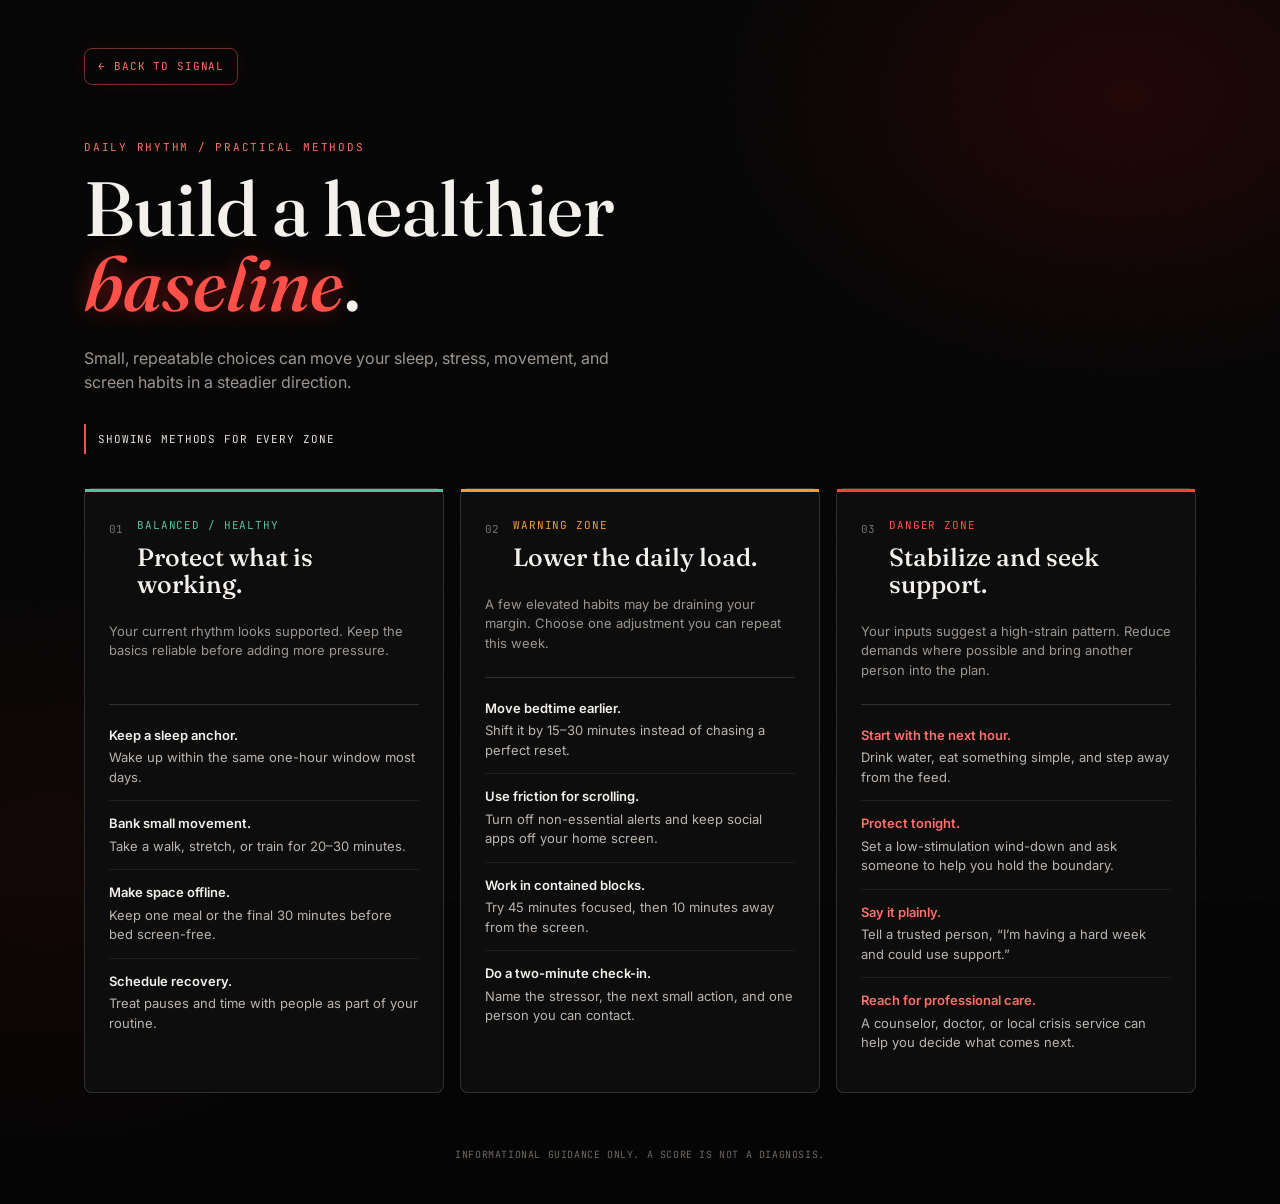
==== lifestyle.html @ 7ef3aaaf "lifestyle_addition" ====
<!DOCTYPE html>
<html lang="en">
<head>
<meta charset="UTF-8" />
<meta name="viewport" content="width=device-width, initial-scale=1.0" />
<title>Lifestyle Methods — Mental Health Signal</title>
<link rel="preconnect" href="https://fonts.googleapis.com">
<link rel="preconnect" href="https://fonts.gstatic.com" crossorigin>
<link href="https://fonts.googleapis.com/css2?family=Fraunces:ital,opsz,wght@0,9..144,400;0,9..144,500;0,9..144,600;1,9..144,500&family=Inter:wght@400;500;600;700&family=JetBrains+Mono:wght@400;500;700&display=swap" rel="stylesheet">
<link rel="stylesheet" href="style.css" />
</head>
<body class="lifestyle-page">
  <div class="noise-overlay" aria-hidden="true"></div>

  <header class="lifestyle-header">
    <a class="lifestyle-back" href="index.html"><span aria-hidden="true">←</span> Back to signal</a>
    <p class="lifestyle-kicker">Daily rhythm / practical methods</p>
    <h1>Build a healthier <em>baseline</em>.</h1>
    <p class="lifestyle-intro">Small, repeatable choices can move your sleep, stress, movement, and screen habits in a steadier direction.</p>
    <div class="zone-status" id="zone-status" aria-live="polite">Showing methods for every zone</div>
  </header>

  <main class="lifestyle-main">
    <section class="zone-card zone-balanced" data-zone="Balanced/Healthy">
      <div class="zone-heading">
        <span class="zone-index">01</span>
        <div>
          <p class="zone-label">Balanced / Healthy</p>
          <h2>Protect what is working.</h2>
        </div>
      </div>
      <p class="zone-summary">Your current rhythm looks supported. Keep the basics reliable before adding more pressure.</p>
      <ul class="method-list">
        <li><strong>Keep a sleep anchor.</strong> Wake up within the same one-hour window most days.</li>
        <li><strong>Bank small movement.</strong> Take a walk, stretch, or train for 20–30 minutes.</li>
        <li><strong>Make space offline.</strong> Keep one meal or the final 30 minutes before bed screen-free.</li>
        <li><strong>Schedule recovery.</strong> Treat pauses and time with people as part of your routine.</li>
      </ul>
    </section>

    <section class="zone-card zone-warning" data-zone="Warning Zone">
      <div class="zone-heading">
        <span class="zone-index">02</span>
        <div>
          <p class="zone-label">Warning Zone</p>
          <h2>Lower the daily load.</h2>
        </div>
      </div>
      <p class="zone-summary">A few elevated habits may be draining your margin. Choose one adjustment you can repeat this week.</p>
      <ul class="method-list">
        <li><strong>Move bedtime earlier.</strong> Shift it by 15–30 minutes instead of chasing a perfect reset.</li>
        <li><strong>Use friction for scrolling.</strong> Turn off non-essential alerts and keep social apps off your home screen.</li>
        <li><strong>Work in contained blocks.</strong> Try 45 minutes focused, then 10 minutes away from the screen.</li>
        <li><strong>Do a two-minute check-in.</strong> Name the stressor, the next small action, and one person you can contact.</li>
      </ul>
    </section>

    <section class="zone-card zone-danger" data-zone="Danger Zone">
      <div class="zone-heading">
        <span class="zone-index">03</span>
        <div>
          <p class="zone-label">Danger Zone</p>
          <h2>Stabilize and seek support.</h2>
        </div>
      </div>
      <p class="zone-summary">Your inputs suggest a high-strain pattern. Reduce demands where possible and bring another person into the plan.</p>
      <ul class="method-list">
        <li><strong>Start with the next hour.</strong> Drink water, eat something simple, and step away from the feed.</li>
        <li><strong>Protect tonight.</strong> Set a low-stimulation wind-down and ask someone to help you hold the boundary.</li>
        <li><strong>Say it plainly.</strong> Tell a trusted person, “I’m having a hard week and could use support.”</li>
        <li><strong>Reach for professional care.</strong> A counselor, doctor, or local crisis service can help you decide what comes next.</li>
      </ul>
    </section>
  </main>

  <footer class="lifestyle-footer">Informational guidance only. A score is not a diagnosis.</footer>

  <script>
    const zoneLabels = {
      "Balanced/Healthy": "Balanced / Healthy",
      "Warning Zone": "Warning Zone",
      "Danger Zone": "Danger Zone"
    };
    const requestedZone = new URLSearchParams(window.location.search).get("zone");
    const activeZone = zoneLabels[requestedZone];
    const status = document.getElementById("zone-status");

    if (activeZone) {
      document.body.dataset.activeZone = requestedZone;
      status.textContent = `${activeZone} methods highlighted`;
      document.querySelectorAll(".zone-card").forEach((card) => {
        card.classList.toggle("is-active", card.dataset.zone === requestedZone);
      });
    }
  </script>
</body>
</html>
---- style.css ----
/* =========================================================
   TOKENS
   ========================================================= */
:root {
  --ink:        #20233A;
  --ink-soft:   #596078;
  --paper:      #F5F2FA;
  --paper-deep: #E9E3F2;
  --surface:    #FFFDFC;
  --line:       #DDD9E7;

  --pine:       #237C72;
  --pine-deep:  #174E58;
  --pine-tint:  #DDF2ED;

  --amber:      #F2B84B;
  --coral:      #E56B65;
  --sage:       #53A88B;
  --lilac:      #8874C4;

  --font-display: 'Fraunces', Georgia, serif;
  --font-body:    'Inter', -apple-system, sans-serif;
  --font-mono:    'JetBrains Mono', 'SFMono-Regular', monospace;

  --radius-sm: 8px;
  --radius-md: 14px;
  --radius-lg: 22px;

  --shadow-card: 0 1px 2px rgba(32,35,58,0.04), 0 12px 28px -8px rgba(91,73,137,0.14);
  --shadow-lift: 0 2px 4px rgba(32,35,58,0.08), 0 20px 40px -12px rgba(23,78,88,0.28);
}

* { box-sizing: border-box; }

html { -webkit-font-smoothing: antialiased; }

body {
  margin: 0;
  background:
    radial-gradient(700px 420px at 95% -5%, #FFE5D8 0%, transparent 65%),
    radial-gradient(800px 500px at -10% 45%, #DDF2ED 0%, transparent 62%),
    radial-gradient(900px 500px at 75% 100%, #EAE3FA 0%, transparent 60%),
    var(--paper);
  color: var(--ink);
  font-family: var(--font-body);
  line-height: 1.5;
  position: relative;
}

.noise-overlay {
  position: fixed;
  inset: 0;
  pointer-events: none;
  z-index: 0;
  opacity: 0.025;
  background-image: url("data:image/svg+xml,%3Csvg xmlns='http://www.w3.org/2000/svg' width='90' height='90'%3E%3Cfilter id='n'%3E%3CfeTurbulence type='fractalNoise' baseFrequency='0.9' numOctaves='2' stitchTiles='stitch'/%3E%3C/filter%3E%3Crect width='100%25' height='100%25' filter='url(%23n)'/%3E%3C/svg%3E");
}

/* =========================================================
   HEADER
   ========================================================= */
.site-header {
  padding: 64px 24px 32px;
  position: relative;
  z-index: 1;
}

.header-inner {
  max-width: 1180px;
  margin: 0 auto;
}

.page-nav {
  display: inline-flex;
  align-items: center;
  gap: 8px;
  float: right;
  color: var(--pine-deep);
  border: 1px solid var(--line);
  background: rgba(255,255,255,0.65);
  border-radius: var(--radius-sm);
  padding: 9px 13px;
  font-size: 12px;
  font-weight: 700;
  text-decoration: none;
  transition: color 0.15s ease, border-color 0.15s ease, transform 0.15s ease;
}

.page-nav:hover {
  color: var(--coral);
  border-color: var(--coral);
  transform: translateY(-1px);
}

.eyebrow {
  display: inline-block;
  font-family: var(--font-mono);
  font-size: 12px;
  letter-spacing: 0.14em;
  text-transform: uppercase;
  color: #A44C43;
  background: #FFE0D6;
  padding: 5px 12px;
  border-radius: 100px;
  margin-bottom: 18px;
}

.title {
  font-family: var(--font-display);
  font-weight: 500;
  font-size: clamp(2.4rem, 5vw, 3.6rem);
  line-height: 1.05;
  margin: 0 0 14px;
  letter-spacing: -0.01em;
  color: var(--pine-deep);
}

.title em {
  font-style: italic;
  font-weight: 500;
  color: var(--coral);
}

.subtitle {
  max-width: 560px;
  font-size: 16px;
  color: var(--ink-soft);
  margin: 0;
}

/* =========================================================
   LAYOUT
   ========================================================= */
.layout {
  max-width: 1180px;
  margin: 0 auto;
  padding: 0 24px 40px;
  display: grid;
  grid-template-columns: 1.5fr 1fr;
  gap: 24px;
  align-items: start;
  position: relative;
  z-index: 1;
}

.panel {
  background: var(--surface);
  border-radius: var(--radius-lg);
  border: 1px solid var(--line);
  box-shadow: var(--shadow-card);
}

.form-panel {
  padding: 8px 32px 32px;
  border-top: 4px solid var(--coral);
}

.result-panel {
  position: sticky;
  top: 24px;
  min-height: 520px;
  background:
    radial-gradient(360px 240px at 100% 0%, rgba(242,184,75,0.34), transparent 65%),
    linear-gradient(165deg, #174E58 0%, #237C72 58%, #356B89 100%);
  border: none;
  box-shadow: var(--shadow-lift);
  display: flex;
  color: #EAF3EE;
}

/* =========================================================
   FORM
   ========================================================= */
fieldset.group {
  border: none;
  margin: 0;
  padding: 28px 0;
  border-bottom: 1px solid var(--line);
}
fieldset.group:last-of-type { border-bottom: none; padding-bottom: 8px; }

legend {
  font-family: var(--font-body);
  font-weight: 600;
  font-size: 13px;
  letter-spacing: 0.02em;
  color: var(--ink);
  display: flex;
  align-items: center;
  gap: 10px;
  padding: 0;
  margin-bottom: 18px;
}

.legend-index {
  font-family: var(--font-mono);
  font-size: 11px;
  color: var(--pine);
  background: var(--pine-tint);
  width: 22px;
  height: 22px;
  border-radius: 6px;
  display: inline-flex;
  align-items: center;
  justify-content: center;
}

.grid {
  display: grid;
  gap: 18px;
}
.grid-2 { grid-template-columns: repeat(2, 1fr); }
.grid-3 { grid-template-columns: repeat(3, 1fr); }

.field { display: flex; flex-direction: column; gap: 6px; position: relative; }
.field-span { grid-column: 1 / -1; }

label {
  font-size: 13px;
  font-weight: 600;
  color: var(--ink-soft);
}

input[type="text"],
input[type="number"],
select {
  font-family: var(--font-body);
  font-size: 15px;
  color: var(--ink);
  background: var(--paper);
  border: 1.5px solid var(--line);
  border-radius: var(--radius-sm);
  padding: 11px 12px;
  width: 100%;
  transition: border-color 0.15s ease, background 0.15s ease, box-shadow 0.15s ease;
  appearance: none;
}

select {
  background-image: url("data:image/svg+xml,%3Csvg xmlns='http://www.w3.org/2000/svg' width='14' height='9'%3E%3Cpath d='M1 1l6 6 6-6' stroke='%234A5850' stroke-width='1.6' fill='none' stroke-linecap='round'/%3E%3C/svg%3E");
  background-repeat: no-repeat;
  background-position: right 12px center;
  padding-right: 34px;
  cursor: pointer;
}

input:hover, select:hover { border-color: #B9C6B7; }

input:focus, select:focus {
  outline: none;
  border-color: var(--pine);
  background: var(--surface);
  box-shadow: 0 0 0 3px rgba(35,124,114,0.18);
}

input:invalid:not(:placeholder-shown):not(:focus) {
  border-color: var(--coral);
}

.field.field-error input,
.field.field-error select {
  border-color: var(--coral);
  background: #FBEEEE;
}

.unit-input { position: relative; }
.unit-input input { padding-right: 44px; }
.unit-input .unit {
  position: absolute;
  right: 12px;
  top: 50%;
  transform: translateY(-50%);
  font-family: var(--font-mono);
  font-size: 12px;
  color: var(--ink-soft);
  pointer-events: none;
}

.hint {
  font-size: 11.5px;
  color: #90A096;
}

.error-msg {
  font-size: 12px;
  color: var(--coral);
  min-height: 0;
  display: none;
}
.field.field-error .error-msg { display: block; }

/* segmented control for stress level */
.segmented {
  display: grid;
  grid-template-columns: repeat(4, 1fr);
  gap: 8px;
}

.seg-btn {
  font-family: var(--font-body);
  font-size: 13px;
  font-weight: 600;
  color: var(--ink-soft);
  background: var(--paper);
  border: 1.5px solid var(--line);
  border-radius: var(--radius-sm);
  padding: 10px 8px;
  cursor: pointer;
  transition: all 0.15s ease;
}
.seg-btn:hover { border-color: #B9C6B7; color: var(--ink); }
.seg-btn.active {
  background: var(--pine);
  border-color: var(--pine);
  color: #fff;
}
.seg-btn[data-value="Very High"].active { background: var(--coral); border-color: var(--coral); }
.seg-btn[data-value="High"].active { background: #C97C3B; border-color: #C97C3B; }

/* footer / submit */
.form-footer {
  display: flex;
  align-items: center;
  justify-content: space-between;
  gap: 16px;
  padding-top: 20px;
}

.api-note {
  font-family: var(--font-mono);
  font-size: 11.5px;
  color: #90A096;
  margin: 0;
}
.api-note code {
  background: var(--paper-deep);
  padding: 2px 5px;
  border-radius: 4px;
}

.submit-btn {
  position: relative;
  font-family: var(--font-body);
  font-weight: 600;
  font-size: 14.5px;
  color: #fff;
  background: linear-gradient(110deg, var(--coral), #D88954);
  border: none;
  border-radius: var(--radius-sm);
  padding: 13px 26px;
  cursor: pointer;
  display: inline-flex;
  align-items: center;
  gap: 10px;
  transition: background 0.15s ease, transform 0.1s ease;
  white-space: nowrap;
}
.submit-btn:hover { background: linear-gradient(110deg, #D95B5A, #C97846); }
.submit-btn:active { transform: scale(0.98); }
.submit-btn:disabled { opacity: 0.75; cursor: progress; }

.btn-spinner {
  display: none;
  width: 14px;
  height: 14px;
  border-radius: 50%;
  border: 2px solid rgba(255,255,255,0.35);
  border-top-color: #fff;
  animation: spin 0.7s linear infinite;
}
.submit-btn.loading .btn-label { opacity: 0.85; }
.submit-btn.loading .btn-spinner { display: inline-block; }

@keyframes spin { to { transform: rotate(360deg); } }

/* =========================================================
   RESULT PANEL
   ========================================================= */
.result-inner {
  width: 100%;
  padding: 40px 32px;
  display: flex;
  flex-direction: column;
  align-items: center;
  text-align: center;
  gap: 6px;
}

.state { width: 100%; display: flex; flex-direction: column; align-items: center; }

/* gauge */
.gauge { width: 100%; max-width: 260px; overflow: visible; margin-bottom: 8px; }
.gauge-track {
  fill: none;
  stroke: rgba(255,255,255,0.14);
  stroke-width: 14;
  stroke-linecap: round;
}
.gauge-fill {
  fill: none;
  stroke: url(#gaugeGradient);
  stroke-width: 14;
  stroke-linecap: round;
  stroke-dasharray: 314;
  stroke-dashoffset: 314;
  transition: stroke-dashoffset 1.1s cubic-bezier(0.22, 1, 0.36, 1);
}
.gauge-needle-hub { fill: #fff; opacity: 0.9; }
.gauge-ticks line { stroke: rgba(255,255,255,0.3); stroke-width: 1.5; }

.idle-label {
  font-family: var(--font-display);
  font-size: 20px;
  font-style: italic;
  color: #EAF3EE;
  margin: 8px 0 4px;
}
.idle-copy {
  font-size: 13.5px;
  color: rgba(234,243,238,0.65);
  max-width: 230px;
  margin: 0;
}

/* loading */
.state-loading { padding: 40px 0; }
.pulse-ring {
  width: 84px;
  height: 84px;
  border-radius: 50%;
  border: 2px solid rgba(255,255,255,0.25);
  position: relative;
  margin-bottom: 22px;
}
.pulse-ring::before, .pulse-ring::after {
  content: "";
  position: absolute;
  inset: 0;
  border-radius: 50%;
  border: 2px solid rgba(234,243,238,0.55);
  animation: pulse-out 1.8s ease-out infinite;
}
.pulse-ring::after { animation-delay: 0.6s; }
@keyframes pulse-out {
  0% { transform: scale(0.6); opacity: 0.9; }
  100% { transform: scale(1.9); opacity: 0; }
}
.loading-label {
  font-family: var(--font-display);
  font-style: italic;
  font-size: 19px;
  margin: 0 0 4px;
}
.loading-copy { font-size: 13px; color: rgba(234,243,238,0.6); margin: 0; }

/* result */
.score-readout {
  display: flex;
  align-items: baseline;
  gap: 4px;
  margin-top: -6px;
}
.score-number {
  font-family: var(--font-mono);
  font-weight: 700;
  font-size: 52px;
  color: #fff;
  letter-spacing: -0.02em;
}
.score-max { font-family: var(--font-mono); font-size: 16px; color: rgba(234,243,238,0.55); }

.score-band {
  font-family: var(--font-display);
  font-style: italic;
  font-size: 19px;
  margin: 2px 0 10px;
}
.score-context {
  font-size: 13px;
  color: rgba(234,243,238,0.7);
  max-width: 250px;
  margin: 0 0 14px;
}

.risk-meta {
  display: flex;
  justify-content: center;
  flex-wrap: wrap;
  gap: 8px;
  margin-bottom: 10px;
}

.risk-pill,
.confidence-pill {
  border: 1px solid rgba(255,255,255,0.24);
  border-radius: 100px;
  padding: 5px 10px;
  font-family: var(--font-mono);
  font-size: 11px;
  color: #FFF8E8;
  background: rgba(242,184,75,0.18);
}

.confidence-pill {
  background: rgba(221,242,237,0.14);
}

.score-reasons {
  width: min(100%, 270px);
  padding: 0 0 0 17px;
  margin: 0 0 20px;
  text-align: left;
  color: rgba(234,243,238,0.76);
  font-size: 12px;
}

.score-reasons li + li { margin-top: 4px; }

.reset-btn {
  font-family: var(--font-body);
  font-weight: 600;
  font-size: 13.5px;
  color: var(--pine-deep);
  background: #fff;
  border: none;
  border-radius: var(--radius-sm);
  padding: 11px 22px;
  cursor: pointer;
  transition: transform 0.1s ease, box-shadow 0.15s ease;
}
.reset-btn:hover { box-shadow: 0 6px 16px rgba(0,0,0,0.18); }
.reset-btn:active { transform: scale(0.98); }

.result-guide-link {
  color: rgba(234,243,238,0.82);
  font-size: 12px;
  font-weight: 600;
  text-decoration: none;
  margin-top: 4px;
}

.result-guide-link:hover { color: #fff; }

/* error state */
.state-error { padding: 28px 0; }
.error-icon {
  width: 44px;
  height: 44px;
  border-radius: 50%;
  background: rgba(217,83,79,0.18);
  color: #FF9B95;
  border: 1.5px solid rgba(255,155,149,0.4);
  display: flex;
  align-items: center;
  justify-content: center;
  font-family: var(--font-mono);
  font-weight: 700;
  font-size: 18px;
  margin-bottom: 16px;
}
.error-label {
  font-family: var(--font-display);
  font-style: italic;
  font-size: 19px;
  margin: 0 0 6px;
}
.error-copy {
  font-size: 13px;
  color: rgba(234,243,238,0.7);
  max-width: 250px;
  margin: 0 0 22px;
}

/* =========================================================
   FOOTER
   ========================================================= */
.site-footer {
  max-width: 1180px;
  margin: 0 auto;
  padding: 0 24px 48px;
  position: relative;
  z-index: 1;
}
.site-footer p {
  font-size: 12.5px;
  color: #90A096;
  text-align: center;
  margin: 0;
}
/* =========================================================
   FORM PROGRESS
   ========================================================= */

.form-progress {
  display: flex;
  align-items: center;
  padding: 24px 0 8px;
  gap: 10px;
}

.progress-step {
  display: flex;
  align-items: center;
  gap: 8px;
  color: #90A096;
  white-space: nowrap;
}

.progress-step span {
  width: 28px;
  height: 28px;
  border-radius: 50%;
  display: inline-flex;
  align-items: center;
  justify-content: center;

  font-family: var(--font-mono);
  font-size: 11px;

  background: var(--paper);
  border: 1px solid var(--line);
}

.progress-step p {
  margin: 0;
  font-size: 12px;
  font-weight: 600;
}

.progress-step.active {
  color: var(--pine);
}

.progress-step.active span {
  background: var(--coral);
  border-color: var(--coral);
  color: #fff;
}

.progress-line {
  height: 1px;
  flex: 1;
  background: var(--line);
}

.progress-step.active + .progress-line {
  background: var(--coral);
}
/* Completed progress step */

.progress-step.completed {
  color: var(--pine);
}

.progress-step.completed span {
  background: var(--pine);
  border-color: var(--pine);
  color: transparent;
  position: relative;
}

.progress-step.completed span::after {
  content: "✓";
  position: absolute;
  color: #fff;
  font-size: 14px;
  font-weight: 700;
}

.progress-step.completed + .progress-line {
  background: var(--pine);
}

.progress-step:nth-of-type(3).active span {
  background: var(--lilac);
  border-color: var(--lilac);
}

/* =========================================================
   RESPONSIVE
   ========================================================= */
@media (max-width: 920px) {
  .layout { grid-template-columns: 1fr; }
  .result-panel { position: static; min-height: 420px; }
  .grid-3 { grid-template-columns: repeat(2, 1fr); }
}

@media (max-width: 560px) {
  .form-progress {
  gap: 6px;
}

.progress-step {
  flex-direction: column;
  gap: 4px;
  text-align: center;
}

.progress-step p {
  font-size: 10px;
}

.progress-line {
  margin-bottom: 18px;
}
  .site-header { padding: 44px 16px 24px; }
  .page-nav { float: none; margin-bottom: 24px; }
  .layout { padding: 0 16px 32px; gap: 16px; }
  .form-panel { padding: 4px 20px 24px; }
  .grid-2, .grid-3 { grid-template-columns: 1fr; }
  .segmented { grid-template-columns: repeat(2, 1fr); }
  .form-footer { flex-direction: column; align-items: stretch; gap: 14px; }
  .submit-btn { justify-content: center; }
  .api-note { text-align: center; }
}


@media (prefers-reduced-motion: reduce) {
  * { animation-duration: 0.001ms !important; transition-duration: 0.001ms !important; }
}

/* =========================================================
   LIFESTYLE METHODS PAGE
   ========================================================= */
.lifestyle-page {
  --life-bg: #050505;
  --life-surface: #0d0d0d;
  --life-text: #f4f1ed;
  --life-muted: #9d9690;
  --life-line: rgba(255,255,255,0.14);
  min-height: 100vh;
  background:
    radial-gradient(600px 420px at 88% 8%, rgba(148, 10, 10, 0.2), transparent 70%),
    radial-gradient(520px 420px at 4% 72%, rgba(113, 19, 10, 0.12), transparent 72%),
    var(--life-bg);
  color: var(--life-text);
}

.lifestyle-header,
.lifestyle-main,
.lifestyle-footer {
  max-width: 1160px;
  margin: 0 auto;
  position: relative;
  z-index: 1;
}

.lifestyle-header { padding: 48px 24px 34px; }

.lifestyle-back {
  display: inline-flex;
  align-items: center;
  gap: 8px;
  color: #ff6f66;
  border: 1px solid rgba(255, 93, 86, 0.45);
  padding: 9px 13px;
  border-radius: 8px;
  font-family: var(--font-mono);
  font-size: 11px;
  text-decoration: none;
  text-transform: uppercase;
  letter-spacing: 0.08em;
  box-shadow: 0 0 18px rgba(255, 54, 48, 0.08);
}

.lifestyle-back:hover { background: rgba(255, 53, 47, 0.1); }

.lifestyle-kicker {
  color: #ff6f66;
  font-family: var(--font-mono);
  font-size: 11px;
  letter-spacing: 0.16em;
  margin: 54px 0 16px;
  text-transform: uppercase;
}

.lifestyle-header h1 {
  font-family: var(--font-display);
  font-size: clamp(2.6rem, 6vw, 5.6rem);
  font-weight: 500;
  line-height: 0.98;
  margin: 0;
  max-width: 720px;
}

.lifestyle-header h1 em {
  color: #ff5149;
  font-style: italic;
  text-shadow: 0 0 24px rgba(255, 44, 37, 0.45);
}

.lifestyle-intro {
  color: var(--life-muted);
  font-size: 16px;
  max-width: 540px;
  margin: 24px 0 0;
}

.zone-status {
  border-left: 2px solid #ff5149;
  color: #e8deda;
  font-family: var(--font-mono);
  font-size: 11px;
  margin-top: 30px;
  padding: 7px 12px;
  text-transform: uppercase;
  letter-spacing: 0.08em;
}

.lifestyle-main {
  display: grid;
  grid-template-columns: repeat(3, 1fr);
  gap: 16px;
  padding: 0 24px 54px;
}

.zone-card {
  background: var(--life-surface);
  border: 1px solid var(--life-line);
  border-radius: 8px;
  min-height: 430px;
  padding: 28px 24px 26px;
  position: relative;
  transition: border-color 0.2s ease, box-shadow 0.2s ease, transform 0.2s ease;
}

.zone-card::before {
  content: "";
  height: 3px;
  inset: 0 0 auto;
  position: absolute;
}

.zone-card:hover,
.zone-card.is-active { transform: translateY(-4px); }
.zone-balanced::before { background: #54c29b; }
.zone-warning::before { background: #f59b35; }
.zone-danger::before { background: #ff4038; }
.zone-balanced.is-active { border-color: #54c29b; box-shadow: 0 0 30px rgba(84, 194, 155, 0.16); }
.zone-warning.is-active { border-color: #f59b35; box-shadow: 0 0 30px rgba(245, 155, 53, 0.2); }
.zone-danger.is-active { border-color: #ff4038; box-shadow: 0 0 34px rgba(255, 50, 43, 0.28); }

.zone-heading { display: flex; align-items: flex-start; gap: 14px; }
.zone-index {
  color: #77716d;
  font-family: var(--font-mono);
  font-size: 11px;
  padding-top: 4px;
}
.zone-label {
  font-family: var(--font-mono);
  font-size: 11px;
  letter-spacing: 0.08em;
  margin: 0 0 10px;
  text-transform: uppercase;
}
.zone-balanced .zone-label { color: #54c29b; }
.zone-warning .zone-label { color: #f59b35; }
.zone-danger .zone-label { color: #ff5149; }
.zone-card h2 { font-family: var(--font-display); font-size: 25px; font-weight: 500; line-height: 1.08; margin: 0; }
.zone-summary { color: var(--life-muted); font-size: 13px; margin: 24px 0 22px; min-height: 60px; }
.method-list { border-top: 1px solid var(--life-line); list-style: none; margin: 0; padding: 8px 0 0; }
.method-list li { color: #bbb4ae; font-size: 13px; padding: 13px 0; }
.method-list li + li { border-top: 1px solid rgba(255,255,255,0.08); }
.method-list strong { color: var(--life-text); display: block; font-weight: 600; margin-bottom: 3px; }
.zone-danger .method-list strong { color: #ff7068; }
.lifestyle-footer { color: #6f6863; font-family: var(--font-mono); font-size: 10px; letter-spacing: 0.06em; padding: 0 24px 42px; text-align: center; text-transform: uppercase; }

@media (max-width: 820px) {
  .lifestyle-main { grid-template-columns: 1fr; }
  .zone-card { min-height: auto; }
  .zone-summary { min-height: auto; }
}

@media (max-width: 560px) {
  .lifestyle-header { padding: 28px 16px 28px; }
  .lifestyle-kicker { margin-top: 42px; }
  .lifestyle-main { padding: 0 16px 42px; }
  .lifestyle-footer { padding-left: 16px; padding-right: 16px; }
}
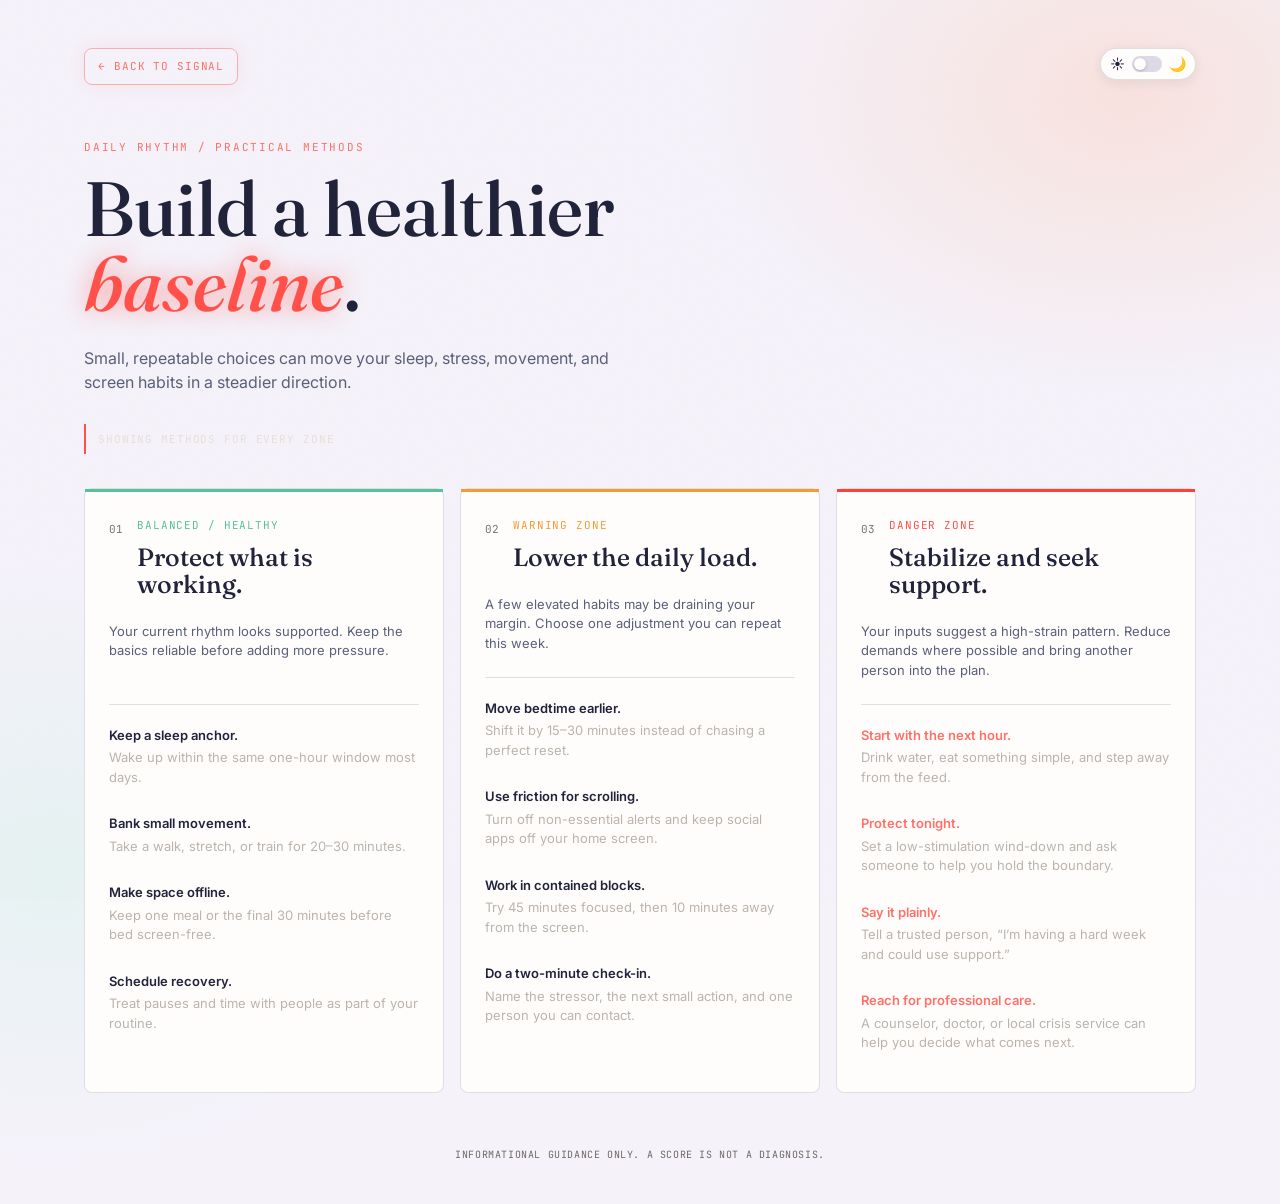
==== commit 7be6457a: "5.O" ====
--- a/lifestyle.html
+++ b/lifestyle.html
@@ -14,6 +14,12 @@
 
   <header class="lifestyle-header">
     <a class="lifestyle-back" href="index.html"><span aria-hidden="true">←</span> Back to signal</a>
+    <!-- Theme toggle -->
+    <button class="theme-toggle" id="theme-toggle" type="button" aria-label="Switch to Light Mode" title="Switch to Light Mode">
+      <span class="theme-toggle-icon theme-toggle-sun" aria-hidden="true">☀️</span>
+      <span class="theme-toggle-track" aria-hidden="true"><span class="theme-toggle-thumb"></span></span>
+      <span class="theme-toggle-icon theme-toggle-moon" aria-hidden="true">🌙</span>
+    </button>
     <p class="lifestyle-kicker">Daily rhythm / practical methods</p>
     <h1>Build a healthier <em>baseline</em>.</h1>
     <p class="lifestyle-intro">Small, repeatable choices can move your sleep, stress, movement, and screen habits in a steadier direction.</p>
@@ -76,6 +82,23 @@
   <footer class="lifestyle-footer">Informational guidance only. A score is not a diagnosis.</footer>
 
   <script>
+    // Keep the lifestyle page theme in sync with the homepage.
+    const themeToggle = document.getElementById("theme-toggle");
+    const savedTheme = localStorage.getItem("mental-health-theme");
+
+    function setTheme(isDark) {
+      document.body.classList.toggle("dark-mode", isDark);
+      themeToggle.setAttribute("aria-label", isDark ? "Switch to Light Mode" : "Switch to Dark Mode");
+      themeToggle.setAttribute("title", isDark ? "Switch to Light Mode" : "Switch to Dark Mode");
+    }
+
+    setTheme(savedTheme === "dark");
+    themeToggle.addEventListener("click", () => {
+      const isDark = !document.body.classList.contains("dark-mode");
+      setTheme(isDark);
+      localStorage.setItem("mental-health-theme", isDark ? "dark" : "light");
+    });
+
     const zoneLabels = {
       "Balanced/Healthy": "Balanced / Healthy",
       "Warning Zone": "Warning Zone",
--- a/style.css
+++ b/style.css
@@ -8,6 +8,12 @@
   --paper-deep: #E9E3F2;
   --surface:    #FFFDFC;
   --line:       #DDD9E7;
+  --body-glow:  #FFE5D8;
+  --input-hover:#B9C6B7;
+  --hint:       #90A096;
+  --field-error:#FBEEEE;
+  --submit-start:#E56B65;
+  --submit-end:  #D88954;
 
   --pine:       #237C72;
   --pine-deep:  #174E58;
@@ -28,6 +34,27 @@
 
   --shadow-card: 0 1px 2px rgba(32,35,58,0.04), 0 12px 28px -8px rgba(91,73,137,0.14);
   --shadow-lift: 0 2px 4px rgba(32,35,58,0.08), 0 20px 40px -12px rgba(23,78,88,0.28);
+}
+
+body.dark-mode {
+  --ink:        #E7F0EC;
+  --ink-soft:   #B8C9C1;
+  --paper:      #15211C;
+  --paper-deep: #203129;
+  --surface:    #1D2B24;
+  --line:       #3A5045;
+  --body-glow:  #294339;
+  --input-hover:#789688;
+  --hint:       #A8BBB0;
+  --field-error:#432D2D;
+  --pine:       #65B6A4;
+  --pine-deep:  #A9D8CB;
+  --pine-tint:  #29473A;
+  --coral:      #F08A82;
+  --submit-start:#B94F59;
+  --submit-end:  #8B4E64;
+  --shadow-card: 0 1px 2px rgba(0,0,0,0.18), 0 12px 28px -8px rgba(0,0,0,0.28);
+  --shadow-lift: 0 2px 4px rgba(0,0,0,0.2), 0 20px 40px -12px rgba(0,0,0,0.38);
 }
 
 * { box-sizing: border-box; }
@@ -45,6 +72,15 @@
   font-family: var(--font-body);
   line-height: 1.5;
   position: relative;
+  transition: background-color 0.25s ease, color 0.25s ease;
+}
+
+body.dark-mode {
+  background:
+    radial-gradient(700px 420px at 95% -5%, #3A302B 0%, transparent 65%),
+    radial-gradient(800px 500px at -10% 45%, #203C35 0%, transparent 62%),
+    radial-gradient(900px 500px at 75% 100%, #2D2940 0%, transparent 60%),
+    var(--paper);
 }
 
 .noise-overlay {
@@ -68,7 +104,49 @@
 .header-inner {
   max-width: 1180px;
   margin: 0 auto;
-}
+  position: relative;
+}
+
+/* Theme toggle */
+.theme-toggle {
+  position: absolute;
+  top: 0;
+  right: 0;
+  display: inline-flex;
+  align-items: center;
+  gap: 7px;
+  padding: 7px 9px;
+  border: 1px solid var(--line);
+  border-radius: 100px;
+  background: var(--surface);
+  color: var(--ink-soft);
+  box-shadow: 0 3px 12px rgba(24,36,32,0.08);
+  cursor: pointer;
+  font: inherit;
+  transition: background-color 0.25s ease, border-color 0.25s ease, color 0.25s ease;
+}
+.theme-toggle:hover { border-color: var(--input-hover); }
+.theme-toggle:focus-visible { outline: 3px solid var(--pine-tint); outline-offset: 2px; }
+.theme-toggle-icon { font-size: 14px; line-height: 1; }
+.theme-toggle-track {
+  width: 30px;
+  height: 16px;
+  padding: 2px;
+  border-radius: 100px;
+  background: var(--line);
+  transition: background-color 0.25s ease;
+}
+.theme-toggle-thumb {
+  display: block;
+  width: 12px;
+  height: 12px;
+  border-radius: 50%;
+  background: var(--surface);
+  box-shadow: 0 1px 3px rgba(0,0,0,0.2);
+  transition: transform 0.25s ease;
+}
+body.dark-mode .theme-toggle-track { background: var(--pine); }
+body.dark-mode .theme-toggle-thumb { transform: translateX(14px); }
 
 .page-nav {
   display: inline-flex;
@@ -83,7 +161,12 @@
   font-size: 12px;
   font-weight: 700;
   text-decoration: none;
-  transition: color 0.15s ease, border-color 0.15s ease, transform 0.15s ease;
+  margin-right: 142px;
+  transition: color 0.25s ease, background-color 0.25s ease, border-color 0.25s ease, transform 0.15s ease;
+}
+
+body.dark-mode .page-nav {
+  background: rgba(29, 43, 36, 0.88);
 }
 
 .page-nav:hover {
@@ -148,6 +231,7 @@
   border-radius: var(--radius-lg);
   border: 1px solid var(--line);
   box-shadow: var(--shadow-card);
+  transition: background-color 0.25s ease, border-color 0.25s ease, box-shadow 0.25s ease;
 }
 
 .form-panel {
@@ -344,7 +428,7 @@
   font-weight: 600;
   font-size: 14.5px;
   color: #fff;
-  background: linear-gradient(110deg, var(--coral), #D88954);
+  background: linear-gradient(110deg, var(--submit-start), var(--submit-end));
   border: none;
   border-radius: var(--radius-sm);
   padding: 13px 26px;
@@ -352,10 +436,10 @@
   display: inline-flex;
   align-items: center;
   gap: 10px;
-  transition: background 0.15s ease, transform 0.1s ease;
+  transition: background 0.25s ease, transform 0.1s ease;
   white-space: nowrap;
 }
-.submit-btn:hover { background: linear-gradient(110deg, #D95B5A, #C97846); }
+.submit-btn:hover { background: linear-gradient(110deg, var(--coral), var(--submit-end)); }
 .submit-btn:active { transform: scale(0.98); }
 .submit-btn:disabled { opacity: 0.75; cursor: progress; }
 
@@ -723,17 +807,29 @@
    LIFESTYLE METHODS PAGE
    ========================================================= */
 .lifestyle-page {
+  --life-bg: #F5F2FA;
+  --life-surface: #FFFDFC;
+  --life-text: #20233A;
+  --life-muted: #596078;
+  --life-line: rgba(32,35,58,0.14);
+  min-height: 100vh;
+  background:
+    radial-gradient(600px 420px at 88% 8%, rgba(255, 196, 170, 0.34), transparent 70%),
+    radial-gradient(520px 420px at 4% 72%, rgba(221, 242, 237, 0.62), transparent 72%),
+    var(--life-bg);
+  color: var(--life-text);
+}
+
+.lifestyle-page.dark-mode {
   --life-bg: #050505;
   --life-surface: #0d0d0d;
   --life-text: #f4f1ed;
   --life-muted: #9d9690;
   --life-line: rgba(255,255,255,0.14);
-  min-height: 100vh;
   background:
     radial-gradient(600px 420px at 88% 8%, rgba(148, 10, 10, 0.2), transparent 70%),
     radial-gradient(520px 420px at 4% 72%, rgba(113, 19, 10, 0.12), transparent 72%),
     var(--life-bg);
-  color: var(--life-text);
 }
 
 .lifestyle-header,
@@ -746,6 +842,14 @@
 }
 
 .lifestyle-header { padding: 48px 24px 34px; }
+
+.lifestyle-page .theme-toggle {
+  top: 48px;
+  right: 24px;
+  border-color: var(--life-line);
+  background: var(--life-surface);
+  color: var(--life-text);
+}
 
 .lifestyle-back {
   display: inline-flex;
@@ -874,6 +978,7 @@
 
 @media (max-width: 560px) {
   .lifestyle-header { padding: 28px 16px 28px; }
+  .lifestyle-page .theme-toggle { top: 28px; right: 16px; }
   .lifestyle-kicker { margin-top: 42px; }
   .lifestyle-main { padding: 0 16px 42px; }
   .lifestyle-footer { padding-left: 16px; padding-right: 16px; }
